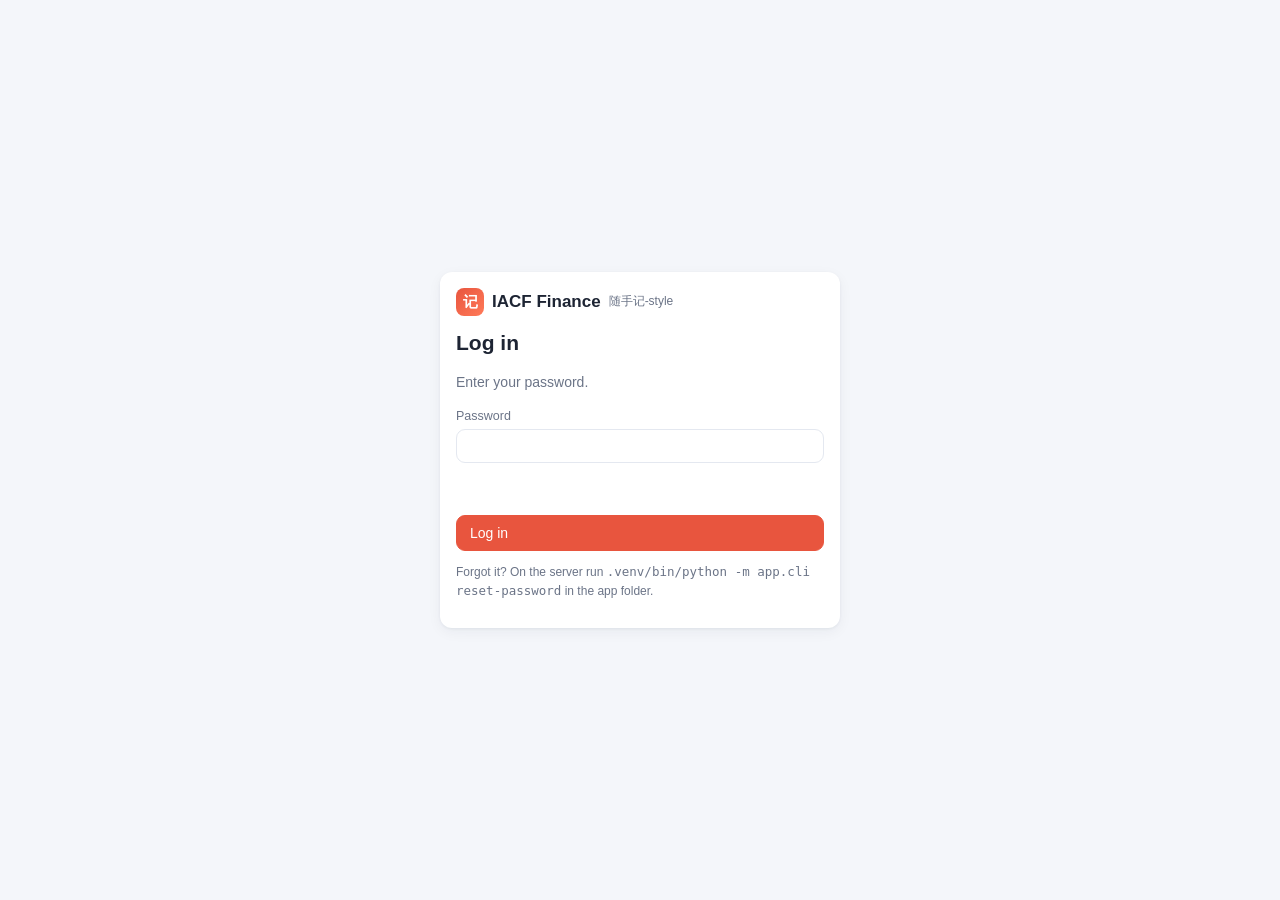
==== static/login.html @ b4339600 "Initial commit: IACF Finance app Self-hosted personal finance tracker (FastAPI + SQLite), with Teleg" ====
<!doctype html><html lang="en"><head><meta charset="utf-8"><meta name="viewport" content="width=device-width,initial-scale=1">
<title>IACF Finance</title><link rel="stylesheet" href="/static/style.css">
<style>body{display:grid;place-items:center;min-height:100vh;padding:16px}.box{max-width:400px;width:100%}.box h2{margin:0 0 4px}.err{color:var(--red);min-height:20px;font-size:13px}</style></head>
<body><div class="card box">
<div class="brand" style="color:var(--text);padding:0 0 12px"><span class="logo">记</span> IACF Finance <span class="muted small" style="font-weight:400">随手记-style</span></div>
<div id="setup" style="display:none"><h2>Welcome — first-run setup</h2>
<p class="muted">Choose the password for this single-user finance app (at least 8 characters). You'll use it to log in from your devices.</p>
<form id="fs" class="grid"><label class="f"><span>New password</span><input type="password" id="p1" autocomplete="new-password" required minlength="8"></label>
<label class="f"><span>Confirm password</span><input type="password" id="p2" autocomplete="new-password" required minlength="8"></label>
<div class="err" id="e1"></div><button class="btn pri" type="submit">Set password &amp; start</button></form></div>
<div id="login" style="display:none"><h2>Log in</h2><p class="muted">Enter your password.</p>
<form id="fl" class="grid"><label class="f"><span>Password</span><input type="password" id="pw" autocomplete="current-password" required autofocus></label>
<div class="err" id="e2"></div><button class="btn pri" type="submit">Log in</button></form>
<p class="muted small">Forgot it? On the server run <code>.venv/bin/python -m app.cli reset-password</code> in the app folder.</p></div>
</div>
<script>
const setup = location.pathname.startsWith('/setup');
document.getElementById(setup ? 'setup' : 'login').style.display = '';
async function post(url, body){const r=await fetch(url,{method:'POST',headers:{'Content-Type':'application/json'},body:JSON.stringify(body)});const j=await r.json().catch(()=>({}));if(!r.ok)throw new Error(j.detail||r.statusText);return j}
document.getElementById('fs').onsubmit=async e=>{e.preventDefault();const a=p1.value,b=p2.value;if(a!==b){e1.textContent='Passwords do not match';return}
 try{await post('/api/auth/setup',{password:a});location.href='/'}catch(err){e1.textContent=err.message}};
document.getElementById('fl').onsubmit=async e=>{e.preventDefault();try{await post('/api/auth/login',{password:pw.value});location.href='/'}catch(err){e2.textContent=err.message}};
</script></body></html>
---- static/style.css ----
:root{--bg:#f4f6fa;--card:#fff;--text:#1d2433;--muted:#6b7487;--line:#e4e8f0;--pri:#e8553e;--pri2:#ff7a59;--green:#14a06f;--red:#e0483a;--blue:#3a7bd5;--amber:#e4a11b;--radius:12px;--shadow:0 1px 3px rgba(20,30,60,.06),0 4px 14px rgba(20,30,60,.05)}
*{box-sizing:border-box}html,body{margin:0;padding:0}
body{font:14px/1.45 -apple-system,BlinkMacSystemFont,"Segoe UI",Roboto,"PingFang SC","Hiragino Sans GB","Microsoft YaHei","Noto Sans CJK SC",sans-serif;background:var(--bg);color:var(--text)}
a{color:var(--blue);text-decoration:none}a:hover{text-decoration:underline}
button,input,select,textarea{font:inherit;color:inherit}
.layout{display:flex;min-height:100vh}
.sidebar{width:220px;background:#1f2533;color:#cfd5e2;padding:16px 10px;position:sticky;top:0;height:100vh;flex-shrink:0;display:flex;flex-direction:column}
.brand{font-weight:700;font-size:17px;color:#fff;padding:4px 10px 16px;display:flex;align-items:center;gap:8px}
.brand .logo{width:28px;height:28px;border-radius:8px;background:linear-gradient(135deg,var(--pri),var(--pri2));display:grid;place-items:center;color:#fff;font-size:15px}
.nav a{display:flex;align-items:center;gap:10px;padding:9px 12px;border-radius:9px;color:#cfd5e2;margin-bottom:2px}
.nav a:hover{background:#2a3244;text-decoration:none}.nav a.active{background:var(--pri);color:#fff}
.nav .ico{width:20px;text-align:center}.nav .badge{margin-left:auto;background:#ff5b45;color:#fff;border-radius:10px;padding:0 7px;font-size:12px}
.nav a.active .badge{background:#fff;color:var(--pri)}
.sidebar .foot{margin-top:auto;font-size:12px;color:#8d96a8;padding:8px 10px}
.main{flex:1;min-width:0;display:flex;flex-direction:column}
.topbar{display:flex;gap:10px;align-items:center;padding:12px 22px;background:var(--card);border-bottom:1px solid var(--line);position:sticky;top:0;z-index:5}
.topbar h1{font-size:18px;margin:0;flex:1;white-space:nowrap;overflow:hidden;text-overflow:ellipsis}
.qa{display:flex;gap:6px;flex:2;max-width:520px}.qa input{flex:1}
.content{padding:20px 22px 90px;max-width:1280px;width:100%}
.grid{display:grid;gap:16px}.g2{grid-template-columns:repeat(2,minmax(0,1fr))}.g3{grid-template-columns:repeat(3,minmax(0,1fr))}.g4{grid-template-columns:repeat(4,minmax(0,1fr))}
.card{background:var(--card);border-radius:var(--radius);box-shadow:var(--shadow);padding:16px;min-width:0}
.card h3{margin:0 0 12px;font-size:15px;display:flex;align-items:center;gap:8px}.card h3 .sp{flex:1}
.stat .lbl{color:var(--muted);font-size:12.5px}.stat .val{font-size:22px;font-weight:700;margin-top:4px;font-variant-numeric:tabular-nums}
.stat.hero{background:linear-gradient(135deg,#e8553e,#ff8a5c);color:#fff}.stat.hero .lbl{color:#ffe6df}
.pos{color:var(--green)}.neg{color:var(--red)}.muted{color:var(--muted)}.small{font-size:12px}.right{text-align:right}.nowrap{white-space:nowrap}
.btn{border:1px solid var(--line);background:#fff;border-radius:9px;padding:7px 13px;cursor:pointer;white-space:nowrap;display:inline-flex;align-items:center;gap:6px}
.btn:hover{border-color:#c8cfdc}.btn.pri{background:var(--pri);border-color:var(--pri);color:#fff}.btn.pri:hover{background:#d84a34}
.btn.danger{color:var(--red)}.btn.sm{padding:3px 9px;font-size:12.5px;border-radius:7px}.btn.ghost{border-color:transparent;background:transparent}
.btn:disabled{opacity:.5;cursor:default}
input[type=text],input[type=number],input[type=password],input[type=date],input[type=datetime-local],input[type=month],input[type=search],input[type=email],input:not([type]),select,textarea{border:1px solid var(--line);border-radius:9px;padding:7px 10px;background:#fff;min-width:0;width:100%}
textarea{min-height:80px;resize:vertical}
input:focus,select:focus,textarea:focus{outline:2px solid #ffd0c5;border-color:var(--pri)}
label.f{display:flex;flex-direction:column;gap:4px;font-size:12.5px;color:var(--muted)}label.f>span{font-weight:500}
label.chk{display:inline-flex;gap:6px;align-items:center;cursor:pointer}
.form{display:grid;grid-template-columns:repeat(2,minmax(0,1fr));gap:12px}.form .full{grid-column:1/-1}
.row{display:flex;gap:8px;align-items:center;flex-wrap:wrap}.row.end{justify-content:flex-end}.sp{flex:1}
table.t{width:100%;border-collapse:collapse}table.t th{font-weight:600;color:var(--muted);font-size:12px;text-align:left;padding:7px 8px;border-bottom:1px solid var(--line);white-space:nowrap}
table.t td{padding:8px;border-bottom:1px solid var(--line);vertical-align:middle}table.t tr:hover td{background:#fafbfd}
.tx-amt{font-weight:600;font-variant-numeric:tabular-nums;white-space:nowrap;text-align:right}
.pill{display:inline-block;padding:1px 8px;border-radius:10px;font-size:11.5px;background:#eef1f6;color:#4a5469;white-space:nowrap}
.pill.expense{background:#fdecea;color:#c23b2c}.pill.income{background:#e3f6ee;color:#0f8a5f}.pill.transfer{background:#e7effc;color:#2f64b5}.pill.refund{background:#f1ecfd;color:#6b4bc2}
.pill.adjustment{background:#fff4dc;color:#9a6a00}.pill.buy,.pill.sell,.pill.dividend,.pill.invest_fee{background:#e9f7fb;color:#13708a}.pill.review{background:#fff1d6;color:#a46b00}.pill.demo{background:#ffe1f0;color:#b0236c;font-weight:600}
.bar{height:8px;background:#eef1f6;border-radius:6px;overflow:hidden}.bar>i{display:block;height:100%;background:var(--green);border-radius:6px}.bar>i.warn{background:var(--amber)}.bar>i.over{background:var(--red)}
.group-h{display:flex;justify-content:space-between;padding:10px 4px 6px;font-weight:600;color:#4a5469;border-bottom:1px solid var(--line)}
.acct{display:flex;align-items:center;gap:10px;padding:10px 4px;border-bottom:1px solid var(--line)}.acct .nm{flex:1;min-width:0}.acct .nm b{display:block;overflow:hidden;text-overflow:ellipsis;white-space:nowrap}
.acct .bal{text-align:right;font-weight:600;font-variant-numeric:tabular-nums}
.chart-box{position:relative;height:260px}
.tabs{display:flex;gap:4px;flex-wrap:wrap;border-bottom:1px solid var(--line);margin-bottom:16px}.tabs a{padding:8px 12px;border-radius:8px 8px 0 0;color:var(--muted);cursor:pointer}
.tabs a.active{color:var(--pri);border-bottom:2px solid var(--pri);font-weight:600}.tabs a:hover{text-decoration:none;color:var(--text)}
.modal-bg{position:fixed;inset:0;background:rgba(20,25,40,.45);display:flex;align-items:flex-start;justify-content:center;z-index:50;padding:40px 12px;overflow:auto}
.modal{background:#fff;border-radius:14px;width:100%;max-width:640px;box-shadow:0 10px 40px rgba(0,0,0,.25)}.modal.wide{max-width:980px}
.modal header{display:flex;align-items:center;padding:14px 18px;border-bottom:1px solid var(--line)}.modal header h2{font-size:16px;margin:0;flex:1}
.modal .body{padding:16px 18px}.modal footer{display:flex;justify-content:flex-end;gap:8px;padding:12px 18px;border-top:1px solid var(--line)}
.kind-tabs{display:flex;gap:4px;flex-wrap:wrap;margin-bottom:14px}.kind-tabs button{border:1px solid var(--line);background:#fff;border-radius:20px;padding:5px 12px;cursor:pointer}
.kind-tabs button.on{background:var(--pri);border-color:var(--pri);color:#fff}
#toast{position:fixed;bottom:80px;left:50%;transform:translateX(-50%);background:#1f2533;color:#fff;padding:10px 16px;border-radius:10px;z-index:99;display:none;max-width:90vw}
#toast.err{background:var(--red)}
.fab{position:fixed;right:24px;bottom:24px;width:56px;height:56px;border-radius:50%;background:var(--pri);color:#fff;font-size:30px;border:0;box-shadow:0 6px 18px rgba(232,85,62,.45);cursor:pointer;z-index:20}
.demo-banner{background:#fff0f7;border:1px dashed #e05a9b;color:#9b1c5c;padding:8px 14px;border-radius:10px;margin-bottom:14px;display:flex;gap:10px;align-items:center}
.empty{text-align:center;color:var(--muted);padding:30px 10px}
.kv{display:grid;grid-template-columns:auto 1fr;gap:4px 14px}.kv>div:nth-child(odd){color:var(--muted)}
code,.mono{font-family:ui-monospace,SFMono-Regular,Menlo,Consolas,monospace;font-size:12.5px}
pre{background:#f6f8fb;border:1px solid var(--line);border-radius:8px;padding:10px;overflow:auto;font-size:12px}
.conf{display:inline-block;min-width:38px;text-align:center;border-radius:6px;font-size:12px;padding:1px 5px;font-weight:600}
.conf.hi{background:#e3f6ee;color:#0f8a5f}.conf.md{background:#fff4dc;color:#9a6a00}.conf.lo{background:#fdecea;color:#c23b2c}
.scroll-x{overflow-x:auto}
.mobile-nav{display:none}
.list-card .item{display:flex;gap:10px;align-items:center;padding:9px 2px;border-bottom:1px solid var(--line)}
.list-card .item:last-child{border-bottom:0}
@media (max-width:1000px){.g4{grid-template-columns:repeat(2,minmax(0,1fr))}.g3{grid-template-columns:1fr 1fr}}
@media (max-width:760px){
 .sidebar{display:none}.content{padding:12px 10px 110px}.topbar{padding:10px 12px;flex-wrap:wrap}.topbar h1{font-size:16px}
 .qa{order:3;flex-basis:100%;max-width:none}.g2,.g3{grid-template-columns:1fr}.g4{grid-template-columns:1fr 1fr}
 .form{grid-template-columns:1fr}.stat .val{font-size:18px}
 .mobile-nav{display:flex;position:fixed;bottom:0;left:0;right:0;background:#fff;border-top:1px solid var(--line);z-index:30;justify-content:space-around;padding:4px 0 calc(4px + env(safe-area-inset-bottom))}
 .mobile-nav a{display:flex;flex-direction:column;align-items:center;font-size:11px;color:var(--muted);padding:4px 6px;position:relative}.mobile-nav a.active{color:var(--pri)}.mobile-nav a .ico{font-size:19px}
 .mobile-nav .badge{position:absolute;top:0;right:0;background:#ff5b45;color:#fff;border-radius:8px;font-size:10px;padding:0 5px}
 .fab{bottom:76px;right:16px}
 table.t.resp thead{display:none}table.t.resp tr{display:grid;grid-template-columns:1fr auto;padding:8px 4px;border-bottom:1px solid var(--line)}
 table.t.resp td{border:0;padding:1px 4px}table.t.resp td.hide-m{display:none}
 .modal-bg{padding:0}.modal{border-radius:0;min-height:100vh}
}

/* accounts tree */
.tree-h{flex-wrap:wrap;gap:6px}
.tnode{border-bottom:1px solid var(--line)}
.tgroup{display:flex;align-items:center;gap:8px;padding:11px 6px;cursor:pointer;user-select:none;font-weight:600;color:#2d3548;background:#f7f8fb;border-radius:8px;margin:6px 0 2px;padding-left:calc(6px + var(--depth,0) * 18px)}
.tgroup:hover{background:#eef1f6}.tgroup:focus-visible{outline:2px solid var(--pri,#e8553e);outline-offset:1px}
.tgroup .chev{width:16px;flex:none;color:#7a8499;font-size:13px}
.tgroup .gname{flex:1;min-width:0}
.tgroup .gtotal{text-align:right;font-variant-numeric:tabular-nums}
.tgroup .gt-sub{font-weight:400;max-width:360px}
.tnode.collapsed>.tkids{display:none}
.tree-child{padding-left:calc(30px + var(--depth,0) * 18px);border-bottom:1px dashed var(--line)}
.tkids>.tree-child:last-child{border-bottom:none}
.tree-child.zero{opacity:.5}.tree-child.zero:hover{opacity:.85}
.tree-child.archived{opacity:.4}
@media (max-width:760px){
  .tgroup{padding:12px 8px;min-height:44px}
  .tree-child{padding-left:18px;flex-wrap:wrap}
  .tree-child .nm{flex-basis:calc(100% - 120px)}
  .tree-child .acts{width:100%;justify-content:flex-end}
  .tgroup .gt-sub{display:none}
  .tree-child .hide-m{display:none}
}
/* ---- transaction form: pre-fill highlights, transfer box, save & add another ---- */
label.f.unsure>span{color:#a15c00}
label.f.unsure input,label.f.unsure select{border-color:#e4a11b;background:#fff8e6;box-shadow:0 0 0 2px rgba(228,161,27,.25)}
label.f.unsure>span::after{content:" ⚠ check";font-size:11px;font-weight:600;color:#c77700}
.kind-tabs.unsure{outline:2px solid #e4a11b;outline-offset:2px;border-radius:8px}
.prefill-banner{background:#eef5ff;border-color:#8bb4f0;color:#1d3f73;font-size:13px}
.transfer-box{display:grid;grid-template-columns:minmax(0,1fr) auto minmax(0,1fr);gap:8px 12px;align-items:end;padding:10px;border:1px dashed var(--line,#d6dbe3);border-radius:10px}
.transfer-box .arrow{font-size:22px;padding-bottom:8px;color:var(--muted,#888)}
.transfer-box .full{grid-column:1/-1}
.kbd-hint{text-align:right}
@media (max-width:760px){
 .kbd-hint,#qa2hint,#qaFormBtn .hide-m{display:none}
 #txForm input,#txForm select,#txForm textarea{font-size:16px} /* stops iOS zooming on focus */
 #txForm input[name=amount]{font-size:22px;font-weight:600}
 .transfer-box{grid-template-columns:1fr}.transfer-box .arrow{transform:rotate(90deg);justify-self:center;padding:0}
 .modal footer{position:sticky;bottom:0;flex-wrap:wrap;gap:6px;background:var(--card,#fff);padding-bottom:calc(10px + env(safe-area-inset-bottom))}
 .modal footer .btn{flex:1 1 auto;min-height:44px}
 .kind-tabs{overflow-x:auto;flex-wrap:nowrap;-webkit-overflow-scrolling:touch}
 .kind-tabs button{flex:0 0 auto}
}
/* ---- investment returns ---- */
.ret-table tr[data-scope]{cursor:pointer}.ret-table tr.sel td{background:#f3eefc}
.ret-table tr.ret-total td{border-top:2px solid var(--line)}.ret-table tr.ret-group td{background:#fafbfd}
.ret-table .ind{display:inline-block;width:16px}
.ret-stats .stat{padding:10px 12px;border:1px solid var(--line);border-radius:10px}
.reason{font-size:12px;padding:1px 6px;border-radius:8px;background:#eef1f6;color:#4a5568}
.reason.r-investment_gain,.reason.r-interest{background:#f0e9fc;color:#5b3a99}
.reason.r-unrecorded_spending,.reason.r-fees{background:#fdecea;color:#a3341f}.reason.r-unrecorded_income{background:#e7f6ef;color:#0f7a52}
#retCard h3{flex-wrap:wrap;gap:6px}
/* ---- scheduled transactions ---- */
.sched-box{border:1px dashed var(--line);border-radius:10px;padding:10px 12px;margin:4px 0 0}
.sched-box legend{font-weight:600;padding:0 6px}
.wd-chips{display:flex;flex-wrap:wrap;gap:6px}.wd-chips .chip{display:inline-flex;align-items:center;gap:4px;border:1px solid var(--line);border-radius:16px;padding:3px 10px;cursor:pointer}
.wd-chips .chip input{margin:0}
.sched-next{background:#f6f8fb;border-radius:8px;padding:8px 10px}
.pill{display:inline-block;font-size:11px;padding:1px 7px;border-radius:9px;background:#eef1f6;color:#4a5568;margin:1px 0}.pill.warn{background:#fff3d6;color:#8a5a00}
tr.paused td{opacity:.6}
table.upcoming td{padding:5px 6px}
/* reconciliation 对账 */
.rec-badge{font-size:11px;color:#2f8a4e;white-space:nowrap}
.rec-link{color:#2f8a4e;text-decoration:none}
.rec-warn{background:#fff8e6;border:1px solid #e4a11b;color:#7a5200;border-radius:8px;padding:7px 10px;font-size:13px;margin:6px 0}
.rec-diff{background:#fdf0f0;border:1px solid #e3a3a3;border-radius:8px;padding:8px 10px;margin:8px 0;font-size:13px}
.rec-diff label.chk{display:flex;gap:6px;align-items:center;margin-top:6px;flex-wrap:wrap}
.rec-stats{margin:10px 0;gap:8px}
.rec-stats>div{background:var(--bg2,#f6f7f9);border-radius:8px;padding:8px 10px}
.rec-stats .lbl{font-size:12px;color:#777}.rec-stats .v{font-size:18px;font-weight:600}
.rec-list{max-height:340px;overflow:auto}
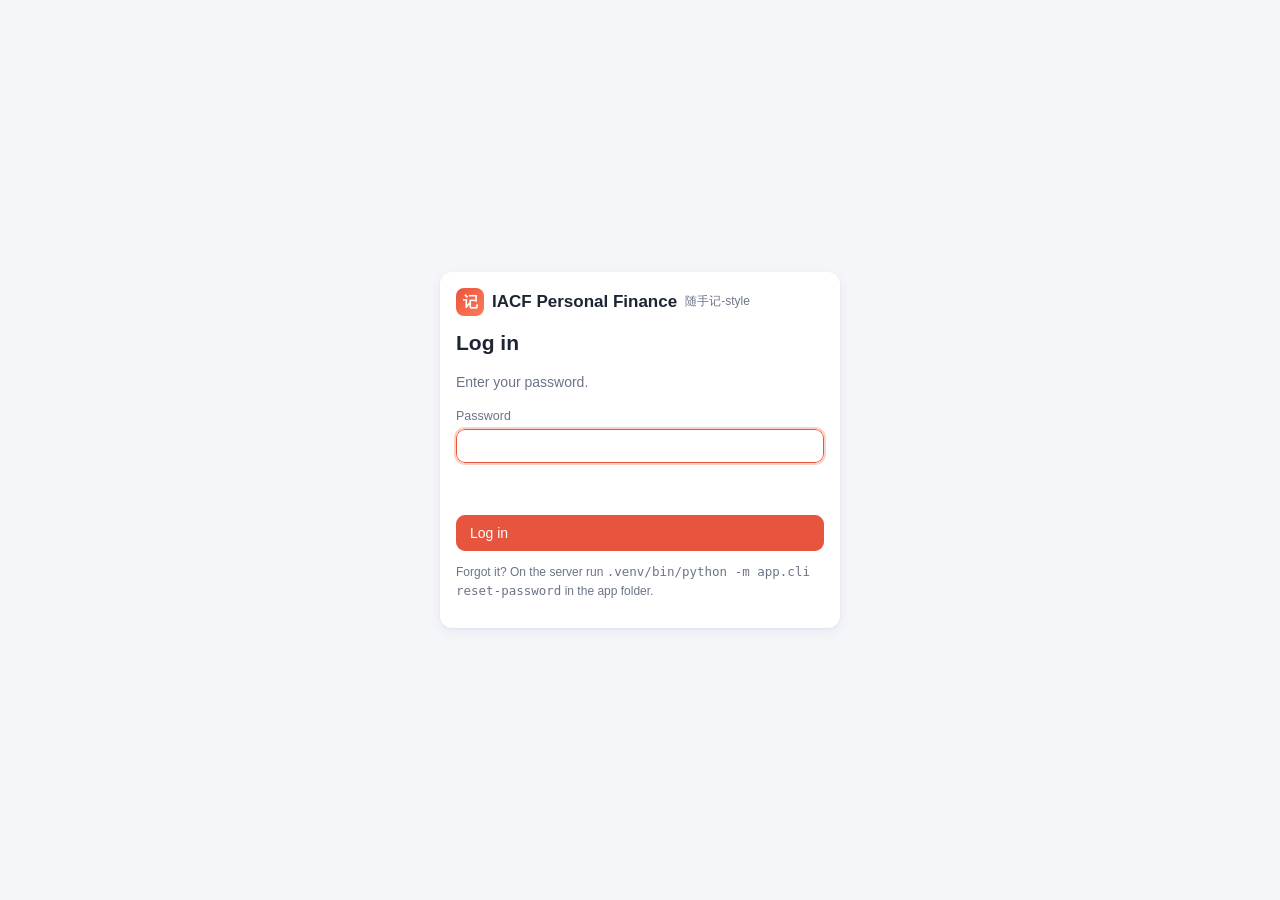
==== commit a32c2c89: "Reserves: convert a transaction to a reserve (undoable), link from the transaction, email deposit/ho" ====
--- a/static/login.html
+++ b/static/login.html
@@ -1,8 +1,8 @@
-<!doctype html><html lang="en"><head><meta charset="utf-8"><meta name="viewport" content="width=device-width,initial-scale=1">
-<title>IACF Finance</title><link rel="stylesheet" href="/static/style.css">
+<!doctype html><html lang="en"><head><meta charset="utf-8"><link rel="icon" href="data:,"><meta name="viewport" content="width=device-width,initial-scale=1">
+<title>IACF Personal Finance</title><link rel="stylesheet" href="/static/style.css">
 <style>body{display:grid;place-items:center;min-height:100vh;padding:16px}.box{max-width:400px;width:100%}.box h2{margin:0 0 4px}.err{color:var(--red);min-height:20px;font-size:13px}</style></head>
 <body><div class="card box">
-<div class="brand" style="color:var(--text);padding:0 0 12px"><span class="logo">记</span> IACF Finance <span class="muted small" style="font-weight:400">随手记-style</span></div>
+<div class="brand" style="color:var(--text);padding:0 0 12px"><span class="logo">记</span> IACF Personal Finance <span class="muted small" style="font-weight:400">随手记-style</span></div>
 <div id="setup" style="display:none"><h2>Welcome — first-run setup</h2>
 <p class="muted">Choose the password for this single-user finance app (at least 8 characters). You'll use it to log in from your devices.</p>
 <form id="fs" class="grid"><label class="f"><span>New password</span><input type="password" id="p1" autocomplete="new-password" required minlength="8"></label>
--- a/static/style.css
+++ b/static/style.css
@@ -151,3 +151,187 @@
 .rec-stats>div{background:var(--bg2,#f6f7f9);border-radius:8px;padding:8px 10px}
 .rec-stats .lbl{font-size:12px;color:#777}.rec-stats .v{font-size:18px;font-weight:600}
 .rec-list{max-height:340px;overflow:auto}
+/* infinite scroll */
+.inf-foot{display:flex;flex-direction:column;align-items:center;gap:6px;padding:12px 0 4px}
+.inf-foot .inf-sentinel{height:1px;width:100%}
+.inf-spin{color:var(--muted);font-size:13px;display:flex;align-items:center;gap:8px}
+.spinner{width:14px;height:14px;border:2px solid var(--line);border-top-color:#e8553e;border-radius:50%;display:inline-block;animation:spin .8s linear infinite}
+@keyframes spin{to{transform:rotate(360deg)}}
+[hidden]{display:none!important}
+/* Home 首页 */
+.home{max-width:920px;margin:0 auto}
+.month-sw{display:flex;align-items:center;justify-content:center;gap:12px;margin-bottom:12px}
+.month-sw b{font-size:17px;min-width:110px;text-align:center}
+.home-cards{display:grid;grid-template-columns:repeat(4,minmax(0,1fr));gap:12px}
+.home-cards .stat{padding:12px 14px}.home-cards .val{font-size:20px}
+.home-add{margin-top:12px;display:flex;gap:8px;align-items:center;flex-wrap:wrap}
+.home-add .qa{flex:1;min-width:240px;display:flex;gap:6px}.home-add .qa input{flex:1;min-width:0}
+.home-list{margin-top:12px;padding:6px 10px}
+.hmonth{position:sticky;top:0;background:var(--card,#fff);z-index:1;font-weight:700;font-size:13px;padding:10px 4px 6px;border-bottom:1px solid var(--line)}
+.hrow{display:flex;align-items:center;gap:10px;padding:9px 4px;border-bottom:1px solid var(--line);cursor:pointer}
+.hrow:hover{background:rgba(0,0,0,.025)}
+.hico{width:34px;height:34px;flex:0 0 34px;border-radius:50%;background:#f3f4f7;display:flex;align-items:center;justify-content:center;font-size:17px}
+.hmain{flex:1;min-width:0}.htop{font-weight:600;font-size:14px;white-space:nowrap;overflow:hidden;text-overflow:ellipsis}
+.hsub{font-size:12px;display:flex;gap:6px;flex-wrap:wrap;min-width:0}.hwhat{color:var(--text,#333);overflow:hidden;text-overflow:ellipsis;white-space:nowrap;max-width:100%}
+.hamt{text-align:right;font-weight:600;font-variant-numeric:tabular-nums;white-space:nowrap}
+/* Account history 账户明细 */
+.acct-head h2{margin:2px 0;font-size:20px}
+.ah-main{display:flex;justify-content:space-between;align-items:flex-end;gap:12px;flex-wrap:wrap;margin-top:4px}
+.ah-bal{text-align:right}.ah-bal .val{font-size:24px;font-weight:700;font-variant-numeric:tabular-nums}
+.ah-acts{margin-top:12px;flex-wrap:wrap;gap:6px}
+.ah-flt{display:flex;gap:8px;align-items:center;flex-wrap:wrap}
+.ah-flt input[type=search]{flex:1;min-width:150px}
+.chips{display:flex;gap:4px;flex-wrap:wrap}
+.chip{border:1px solid var(--line);background:#fff;border-radius:999px;padding:4px 11px;font-size:13px;cursor:pointer}
+.chip.on{background:#e8553e;border-color:#e8553e;color:#fff}
+.ah-sum{display:flex;gap:14px;flex-wrap:wrap;margin:10px 0 4px;color:var(--muted)}.ah-sum b{color:var(--text,#222)}
+.ah-table td.rb{color:#555;font-variant-numeric:tabular-nums}
+.hico-s{font-size:14px}
+.acct[data-aid]{cursor:pointer}.acct[data-aid]:hover{background:rgba(0,0,0,.02)}
+@media (max-width:760px){
+ .home-cards{grid-template-columns:1fr 1fr;gap:8px}.home-cards .stat{padding:10px}.home-cards .val{font-size:17px}
+ .home-add{padding:10px}.home-add #hqDetail{width:100%}
+ .home-list{padding:2px 6px}
+ .hide-s{display:none}
+ .ah-bal{text-align:left}.ah-table th:first-child,.ah-table td:first-child{white-space:nowrap}
+}
+.home-add .qa{order:0;max-width:none}.home-add #hqDetail{order:1}
+.ah-det{display:flex;gap:8px;align-items:flex-start}.ah-det>.hico-s{flex:0 0 auto;line-height:1.4}
+@media (max-width:760px){body.on-home .topbar .qa{display:none}}
+
+/* principal 本金 vs returns 收益 (investment accounts) */
+.pr-line{color:#555;margin-top:2px}.gt-sub.pr-line{text-align:right}
+.pr-badge{display:inline-block;font-size:10.5px;line-height:1;padding:3px 5px;border-radius:6px;vertical-align:1px;white-space:nowrap}
+.pr-principal{background:#e8edf5;color:#3d4f6b}.pr-returns{background:#e3f5ec;color:#14804f}.pr-other{background:#fdf0dc;color:#9a6200}.pr-trade{background:#eee;color:#666}
+.inv-cards{display:grid;grid-template-columns:repeat(3,1fr);gap:10px}
+.inv-cards .ic{background:#f7f8fa;border-radius:10px;padding:10px 12px}.inv-cards .lbl{font-size:12px;color:#777}.inv-cards .val{font-size:20px;font-weight:600;font-variant-numeric:tabular-nums}
+.inv-unexp{margin-top:8px;color:#9a6200}.inv-hint{margin-top:8px;background:#fff7e6;border:1px solid #f3d9a4;border-radius:8px;padding:8px 10px;font-size:13px}
+.inv-period{display:flex;flex-wrap:wrap;gap:6px 16px;margin:10px 0 6px}.inv-ctl{margin:6px 0}
+.ah-table td.prc{color:#555;font-variant-numeric:tabular-nums}.pr-tog{display:none}
+@media (max-width:700px){.inv-cards{grid-template-columns:1fr 1fr}.inv-cards .ic:first-child{grid-column:1/-1}.inv-cards .val{font-size:17px}
+ .ah-table .prc{display:none}#ahList.show-pr .ah-table .prc{display:table-cell}.pr-tog{display:inline-block}}
+.pr-unexplained{background:#fdf0dc;color:#9a6200}.inv-cards{grid-template-columns:repeat(4,1fr)}.inv-cards .ic.unexp .val{color:#9a6200}.unexp-txt{color:#9a6200}
+@media (max-width:700px){.inv-cards{grid-template-columns:1fr 1fr}}
+@media (max-width:700px){.inv-cards .ic:first-child{grid-column:auto}}
+
+/* reimbursements 报销 */
+.pill.reimbursement,.pill.reimb{background:#e6f4f6;color:#127a8a}
+.reimb-box{border:1px dashed #cfe3e7;border-radius:10px;padding:8px 10px}.reimb-fields{margin-top:8px}
+.rb-st{display:inline-block;font-size:11px;padding:2px 6px;border-radius:6px;white-space:nowrap}
+.rb-pending{background:#fdecea;color:#c23b2c}.rb-partial{background:#fff3dc;color:#9a6200}.rb-settled{background:#e3f6ee;color:#0f8a5f}.rb-written_off{background:#eee;color:#666}
+.rb-cards{display:grid;grid-template-columns:repeat(auto-fit,minmax(180px,1fr));gap:10px}.rb-cards .ic{background:#f7f8fa;border-radius:10px;padding:10px 12px}
+.rb-cards .val{font-size:19px;font-weight:600;font-variant-numeric:tabular-nums}.rb-cards .lbl{font-size:12px;color:#777}
+.rb-flt{display:flex;flex-wrap:wrap;gap:8px;align-items:center;margin:10px 0}.rb-flt select,.rb-flt input{width:auto}
+.rb-bar{position:sticky;bottom:0;background:#fff;border-top:1px solid #eee;padding:8px 0;display:flex;gap:8px;align-items:center;flex-wrap:wrap}
+.rb-links{font-size:12px;color:#666}
+/* reimbursement links 报销关联 */
+.rb-open,.pill.rb-open{background:#fdecea;color:#c23b2c}.rb-closed,.pill.rb-closed{background:#e3f6ee;color:#0f8a5f}
+.pill.rb-partial{background:#fff3dc;color:#9a6200}.pill.rb-un{background:#fff3dc;color:#9a6200}
+.warn-t{color:#9a6200}
+.rb-links .rb-link{display:inline-flex;align-items:center;gap:4px;background:#f3f7f8;border:1px solid #e1ecef;border-radius:8px;padding:1px 4px 1px 7px;margin:2px 4px 2px 0;white-space:nowrap}
+.rb-link .lnk{border:0;background:none;cursor:pointer;padding:0 3px;font-size:12px;color:#5b6b7a;line-height:1.4}
+.rb-link .lnk:hover{color:#127a8a}.rb-link .lnk.danger:hover{color:#c23b2c}
+.rb-states .chip .cnt{font-size:11px;opacity:.75;margin-left:2px}
+.rb-head{background:#f7f8fa;border-radius:10px;padding:8px 12px;margin-bottom:8px;display:flex;flex-direction:column;gap:3px}
+.rb-mine{margin:4px 0 8px}.rb-tools{margin:6px 0}.rb-tools input[type=search]{max-width:260px}
+.rb-cands{max-height:52vh;overflow:auto}.rb-cands .rb-amt{width:96px;text-align:right}
+.rb-cands tr.rb-best td{background:#f4fbf7}.rb-match .pill{font-size:10px}
+.rb-act{min-width:118px}.rb-act .btn{margin:2px 0;display:block;width:100%;white-space:nowrap}
+.rb-linkbox{border:1px dashed #cfe3e7;border-radius:10px;padding:8px 10px;display:flex;flex-direction:column;gap:4px}
+.rb-bar{padding-right:84px}
+.pr-table tr.pr-acc{cursor:pointer}.pr-table tr.pr-acc:hover{background:var(--hover,#f4f6fa)}
+.pr-table tr.ret-cur td{border-top:1px dashed #d8dce4}
+#prCard h3 .chips{display:inline-flex;flex-wrap:wrap;gap:4px}
+.rc-prev{display:flex;gap:8px;flex-wrap:wrap;justify-content:center}.rc-ph{width:140px;height:180px;border:1px solid var(--line);border-radius:8px;overflow:hidden;display:flex;align-items:center;justify-content:center;background:#f6f8fb;font-size:12px}.rc-ph img{max-width:100%;max-height:100%;object-fit:contain}
+.rc-prog{margin-top:12px}.rc-drop{border:2px dashed #c9d1de;border-radius:12px;padding:26px;text-align:center;color:#5b6475}.rc-drop.on,.qa.drop{border-color:var(--red,#e8553e);background:#fff4f1}
+.rc-strip{display:flex;gap:8px;flex-wrap:wrap;align-items:center}.rc-thumb img{width:72px;height:96px;object-fit:cover;border-radius:6px;border:1px solid var(--line)}
+/* projects 项目 */
+.prj-dot{display:inline-block;width:10px;height:10px;border-radius:50%;margin-right:6px;vertical-align:middle}
+.grid2{display:grid;grid-template-columns:repeat(auto-fit,minmax(340px,1fr));gap:12px}
+.grid3{display:grid;grid-template-columns:repeat(auto-fit,minmax(260px,1fr));gap:12px}
+tr.over-row td{background:rgba(232,85,62,.07)}
+/* card expiry reminders 信用卡到期 */
+.pill.cx-ok{background:#e3f6ec;color:#17643a}.pill.cx-bad{background:#fde3e3;color:#a11d1d}
+tr.cx-late td{background:#fff6f6}tr.cx-late td:first-child{box-shadow:inset 3px 0 0 #d33}
+.cx-head{margin-bottom:4px}.cx-card{margin:2px 0 4px}.cx-sub{margin-top:6px}
+.cx-list{margin:4px 0 6px;padding-left:18px}.cx-list li{margin:3px 0;line-height:1.9}
+.cx-list li.cx-pending a{font-weight:600}.cx-list li.cx-confirmed a,.cx-list li.cx-reassigned a{color:#4a5469}
+.cx-acts{display:inline-flex;gap:6px;align-items:center;flex-wrap:wrap;margin-left:6px}
+select.cx-mv{width:auto;display:inline-block;padding:2px 6px;font-size:12.5px;max-width:200px}
+/* home KPI: scheduled remaining this month + projected month-end */
+.home-cards .card.stat{position:relative;overflow:visible}
+.sched-rem{margin-top:6px;padding-top:5px;border-top:1px dashed #e3e7ee;cursor:pointer;position:relative;outline:none}
+.sched-rem:hover > .small:first-child,.sched-rem:focus > .small:first-child{text-decoration:underline dotted}
+.sr-pop{display:none;position:absolute;left:0;top:100%;z-index:30;min-width:280px;max-width:360px;max-height:320px;overflow:auto;
+  background:#fff;border:1px solid #dfe3ea;border-radius:10px;box-shadow:0 8px 24px rgba(20,30,50,.14);padding:8px 10px;text-align:left;cursor:default}
+@media (hover:hover){.sched-rem:hover .sr-pop{display:block}}
+.sched-rem.open .sr-pop{display:block}
+.sr-pop table.t td{padding:3px 6px}
+@media (max-width:700px){.sr-pop{position:static;max-width:none;min-width:0;box-shadow:none;margin-top:6px}}
+/* Reserves 押金/预授权 */
+.rs-st{display:inline-block;font-size:11px;padding:2px 6px;border-radius:6px;white-space:nowrap}
+.rs-open{background:#e8f0fc;color:#2a5fb0}.rs-partial{background:#fff3dc;color:#9a6200}.rs-settled{background:#e3f6ee;color:#0f8a5f}
+.rs-released{background:#eef3f0;color:#3d7a5d}.rs-cancelled{background:#eee;color:#666}
+td.rs-open,div.rs-open{background:none;color:inherit}
+.pill.rs-m{background:#eef0fb;color:#4a4fa8;text-decoration:none}.pill.rs-m-deposit{background:#fff4e5;color:#9a5a00}
+.rs-hold{color:#4a4fa8;text-decoration:none}.rs-hold:hover{text-decoration:underline}
+.rs-review{margin:12px 0;padding:10px 12px;border:1px dashed #e4a11b;border-radius:10px;background:#fffaf0}.rs-review h3{margin:0 0 6px}
+.rs-rv-row{display:flex;flex-wrap:wrap;gap:6px;align-items:center;padding:6px 0;border-top:1px solid #f1e6cc}.rs-rv-row:first-of-type{border-top:0}
+.rs-head{display:flex;gap:8px;align-items:center;flex-wrap:wrap;margin-bottom:10px}
+.rs-amts{display:grid;grid-template-columns:repeat(auto-fit,minmax(120px,1fr));gap:8px;background:#f7f8fa;border-radius:10px;padding:10px 12px;margin-bottom:12px;font-variant-numeric:tabular-nums}
+.rs-tl{list-style:none;margin:0 0 10px;padding:0 0 0 14px;border-left:2px solid var(--line)}
+.rs-tl li{position:relative;display:flex;gap:10px;align-items:baseline;padding:6px 0 6px 6px;flex-wrap:wrap}
+.rs-tl li::before{content:'';position:absolute;left:-21px;top:12px;width:10px;height:10px;border-radius:50%;background:#fff;border:2px solid #9aa4b8}
+.rs-tl li.rs-tl-l::before{border-color:var(--blue)}.rs-tl li.rs-tl-due::before{border-color:var(--amber)}.rs-tl li.rs-tl-closed::before{border-color:var(--green);background:var(--green)}
+.rs-tl-d{min-width:84px;font-variant-numeric:tabular-nums}
+.rs-tl .lnk{border:0;background:none;cursor:pointer;padding:0 3px;font-size:12px;color:#5b6b7a}.rs-tl .lnk.danger:hover{color:#c23b2c}
+.rs-co-box{border:1px solid var(--line);border-radius:10px;padding:6px 10px 10px;display:grid;grid-template-columns:repeat(auto-fit,minmax(170px,1fr));gap:8px}
+.rs-co-box legend{font-size:13px;font-weight:600;padding:0 4px}
+.rs-co-mode{display:flex;gap:6px;flex-wrap:wrap}.rs-co-mode .chip{cursor:pointer}
+.rs-prev{margin-top:12px;padding:10px 12px;background:#f7f8fa;border-radius:10px;min-height:40px}.rs-prev h3{margin:0 0 6px}
+.rs-plan{margin:0 0 6px;padding-left:18px}
+.rs-set{margin-top:12px}.rs-set input{width:64px;display:inline-block}
+.kind-tabs .rs-tab{border-left:1px dashed var(--line)}
+.rs-pick{width:auto;display:inline-block;margin-left:6px}
+/* ---- transaction → reserve (convert / link / hint) ---- */
+.rs-txbox{display:flex;flex-direction:column;gap:6px}.rs-txbox-h{display:flex;gap:6px;align-items:center;flex-wrap:wrap}
+.rs-txbox-a{display:flex;gap:6px;align-items:center;flex-wrap:wrap}
+.rs-hint{background:#fff8e6;border:1px solid #f0c060;color:#7a5200;border-radius:8px;padding:6px 10px}
+.demo-banner.rs-hint{display:flex;gap:8px;align-items:center;flex-wrap:wrap}
+td .rs-hint{padding:3px 8px;margin-bottom:4px}
+.pill.rs-hint-pill{background:#fff4dc;color:#8a5a00}
+.rs-held{background:#eef0fb;border-color:#b8bde8;color:#33378a}
+.rs-conv{margin:6px 0 10px;padding:8px 12px;border:1px dashed #b8bde8;border-radius:10px;background:#f7f8fe}
+.rs-cv-tx{padding:8px 10px;background:#f7f8fa;border-radius:8px}
+.rs-cv-what{padding:8px 10px;border-left:3px solid var(--pri,#e8553e);background:#fff7f5;font-size:13px}
+.kind-tabs button:disabled{opacity:.4;cursor:not-allowed}
+.m-only{display:none}
+/* ---- phone "More" sheet (pages that are not in the bottom bar) ---- */
+.m-sheet-bg{position:fixed;inset:0;background:rgba(10,15,30,.35);z-index:29;display:flex;align-items:flex-end}
+.m-sheet{background:#fff;width:100%;border-radius:16px 16px 0 0;padding:14px 12px calc(70px + env(safe-area-inset-bottom));box-shadow:0 -6px 24px rgba(0,0,0,.18)}
+.m-grid{display:grid;grid-template-columns:repeat(3,minmax(0,1fr));gap:6px}
+.m-grid a{position:relative;display:flex;flex-direction:column;align-items:center;gap:3px;padding:10px 4px;border-radius:10px;color:var(--text);text-decoration:none;font-size:12.5px;text-align:center;min-height:62px;background:#f6f7fa}
+.m-grid a.active{background:#fdece8;color:var(--pri)}.m-grid a .ico{font-size:21px}
+.m-grid .badge{position:absolute;top:4px;right:8px;background:#ff5b45;color:#fff;border-radius:8px;font-size:10px;padding:0 5px}
+.m-foot{display:flex;gap:8px;align-items:center;margin-top:12px;flex-wrap:wrap}.m-foot select{flex:1 1 40%;min-width:0}.m-foot a{color:var(--muted);padding:6px}
+@media (min-width:761px){.m-sheet-bg{display:none}}
+@media (max-width:760px){
+ .m-only{display:inline}
+ /* reserves list as cards */
+ table.rs-tbl thead{display:none}
+ table.rs-tbl,table.rs-tbl tbody{display:block}
+ table.rs-tbl tr{display:grid;grid-template-columns:minmax(0,1fr) auto;grid-template-areas:"main amt" "stay open" "st act";gap:4px 10px;padding:10px 4px;border-bottom:1px solid var(--line)}
+ table.rs-tbl td{border:0;padding:0;display:block}
+ .rs-c-main{grid-area:main}.rs-c-amt{grid-area:amt}.rs-c-stay{grid-area:stay;white-space:normal}.rs-c-open{grid-area:open}.rs-c-st{grid-area:st}.rs-c-act{grid-area:act;align-self:end}
+ .rs-c-act .btn{min-height:38px}
+ .rb-cards{grid-template-columns:1fr 1fr}
+ .rs-set input{width:56px}
+ .rs-tl{padding-left:10px}.rs-tl-d{min-width:0;flex-basis:100%}
+ .rs-co-box{grid-template-columns:1fr}
+ .rs-amts{grid-template-columns:repeat(2,minmax(0,1fr))}
+ .rs-txbox-a .btn{min-height:40px}
+ .page-h{flex-wrap:wrap;gap:8px}
+}
+@media (max-width:760px){.card h3.tx-head{flex-wrap:wrap;row-gap:6px}} /* the transactions header buttons no longer widen the phone page */
+/* phone: a wide table scrolls inside its card instead of widening the whole page (Reminders, Projects, …) */
+@media (max-width:760px){.card>table.t:not(.resp):not(.rs-tbl){display:block;overflow-x:auto;max-width:100%}.g2>*,.g3>*,.g4>*{min-width:0}}
